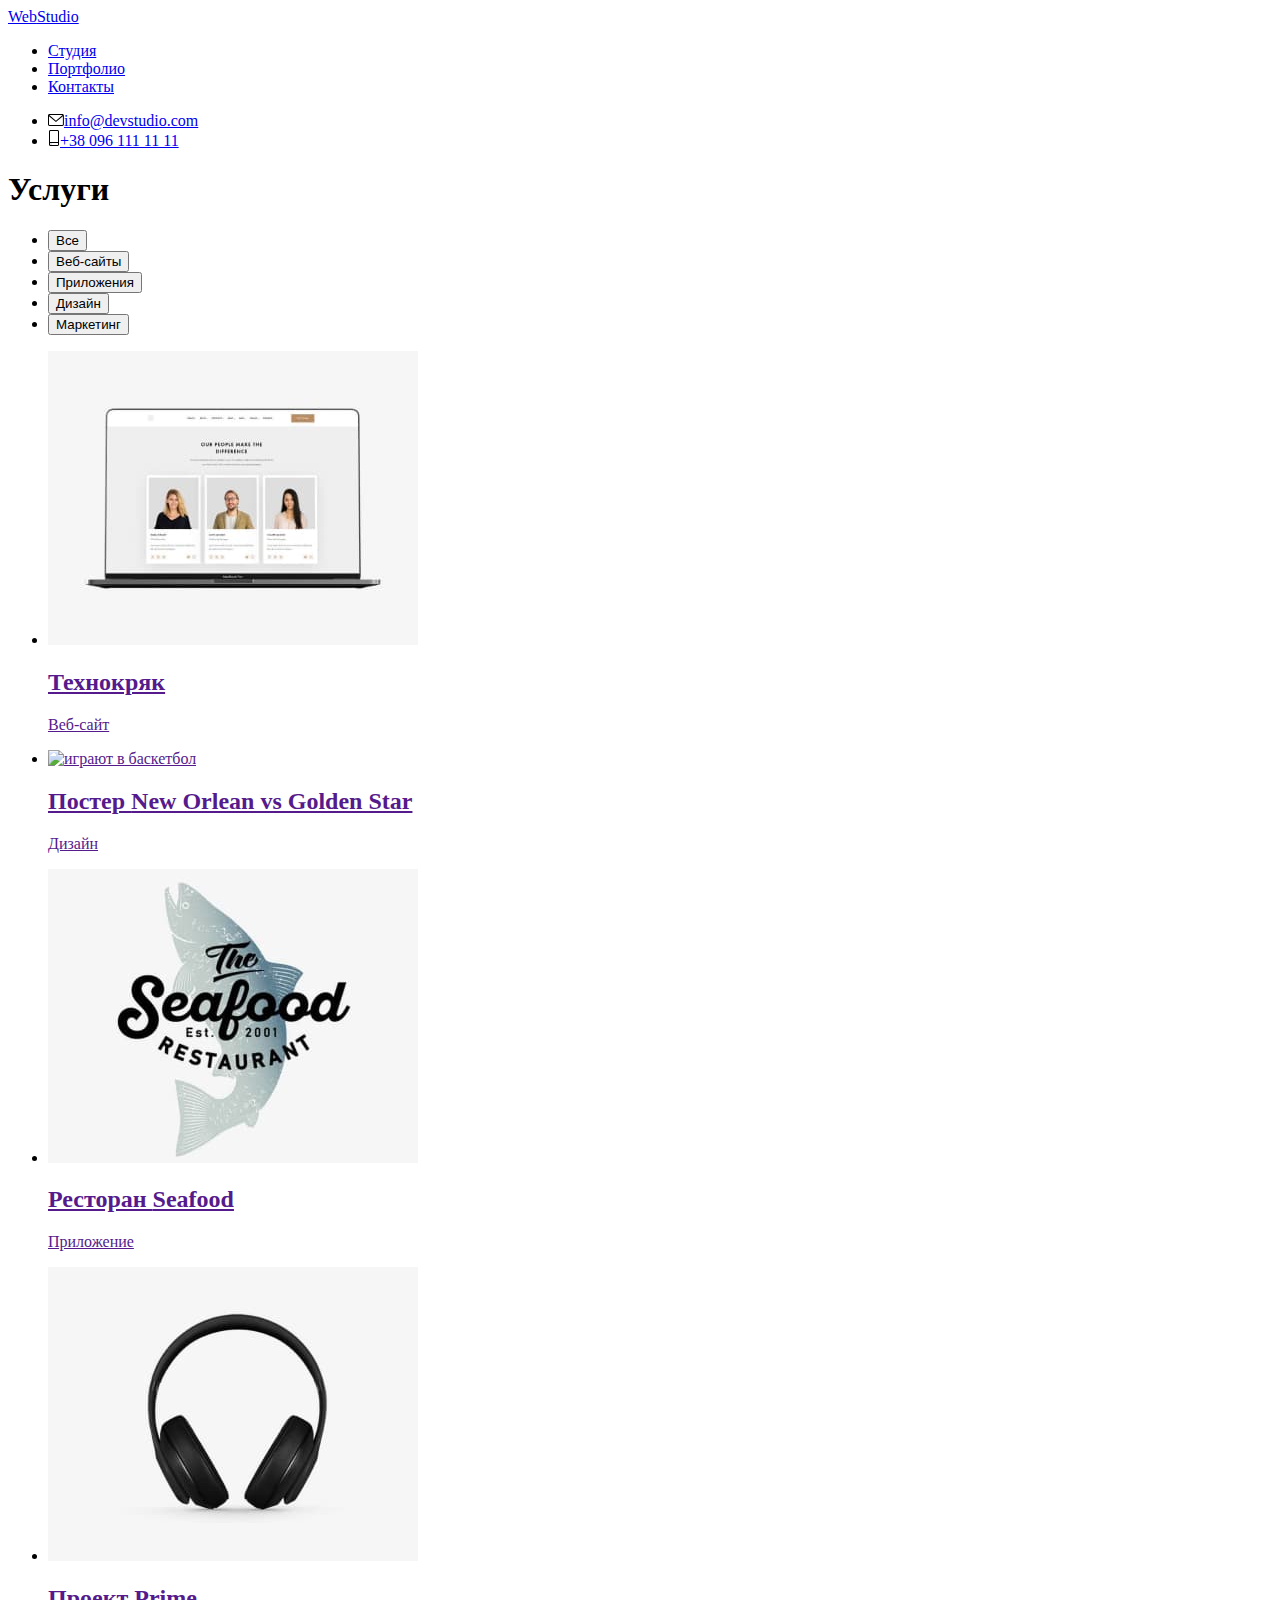
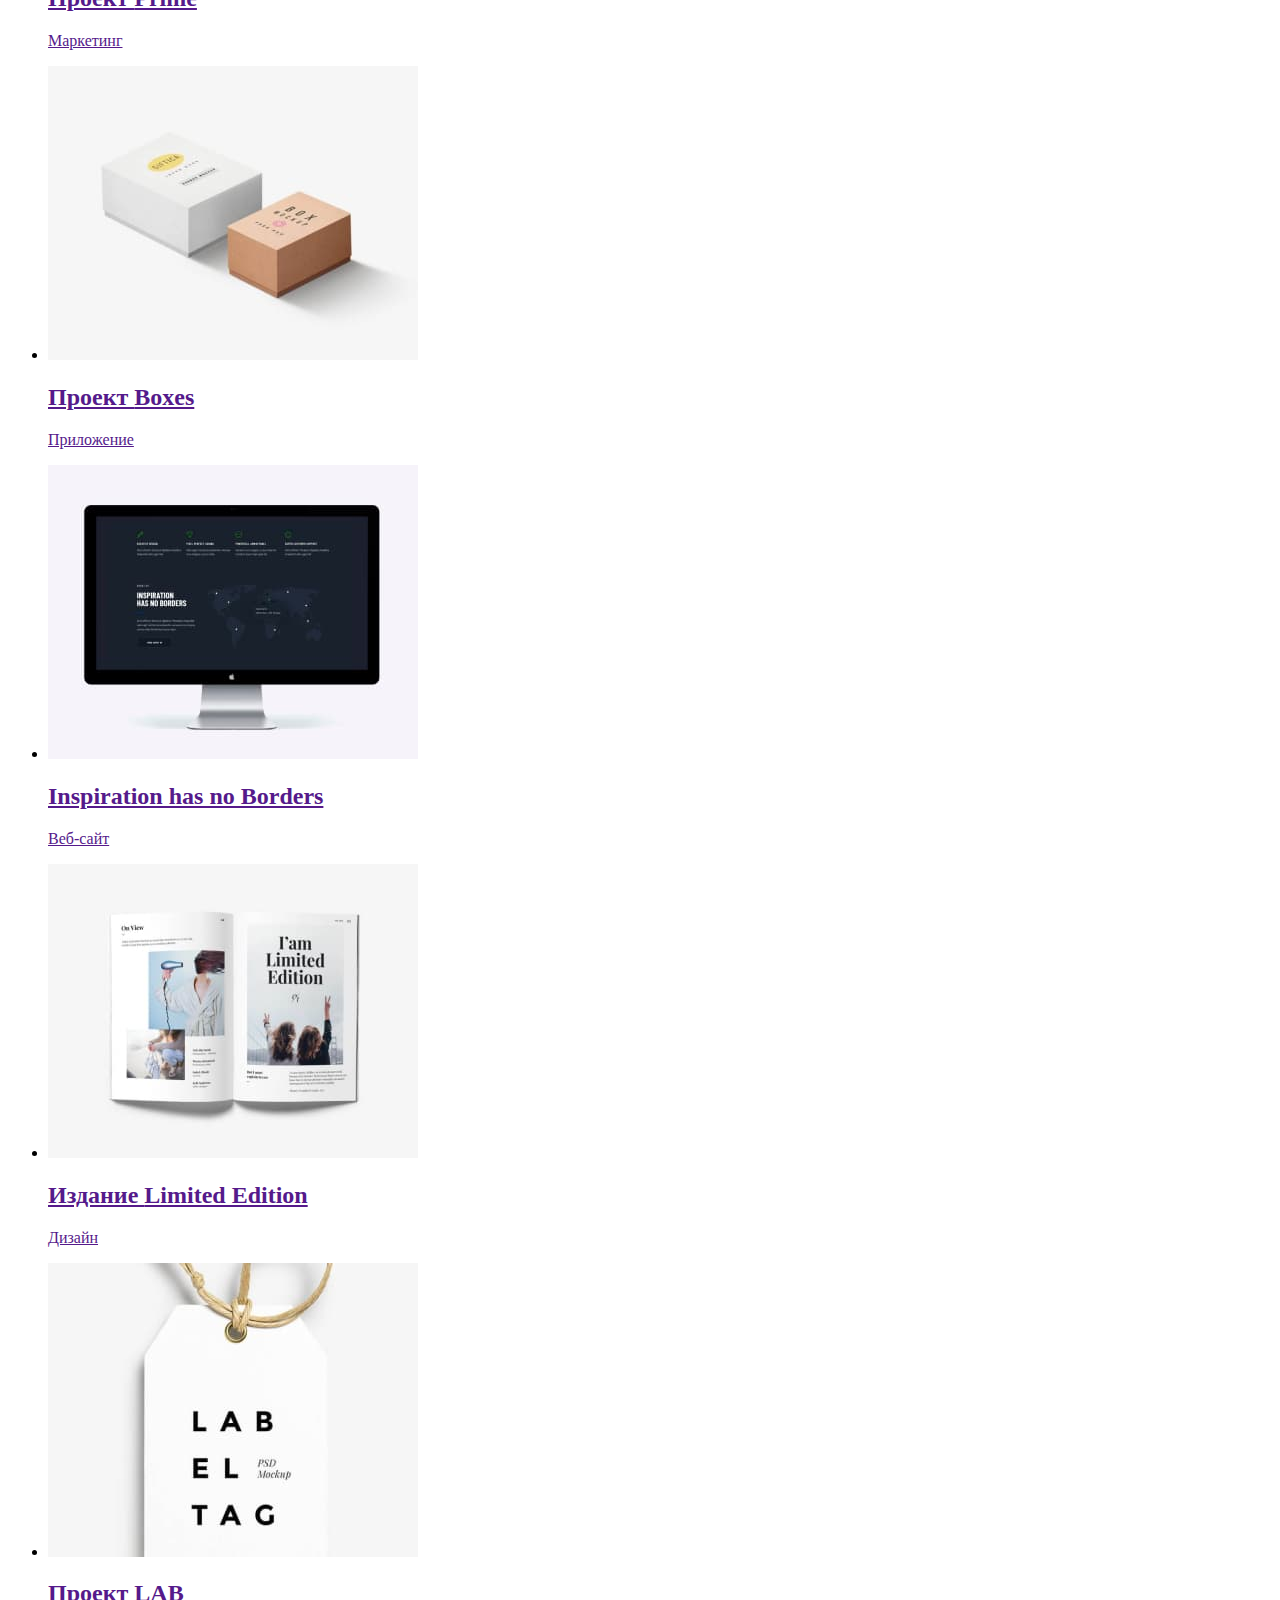
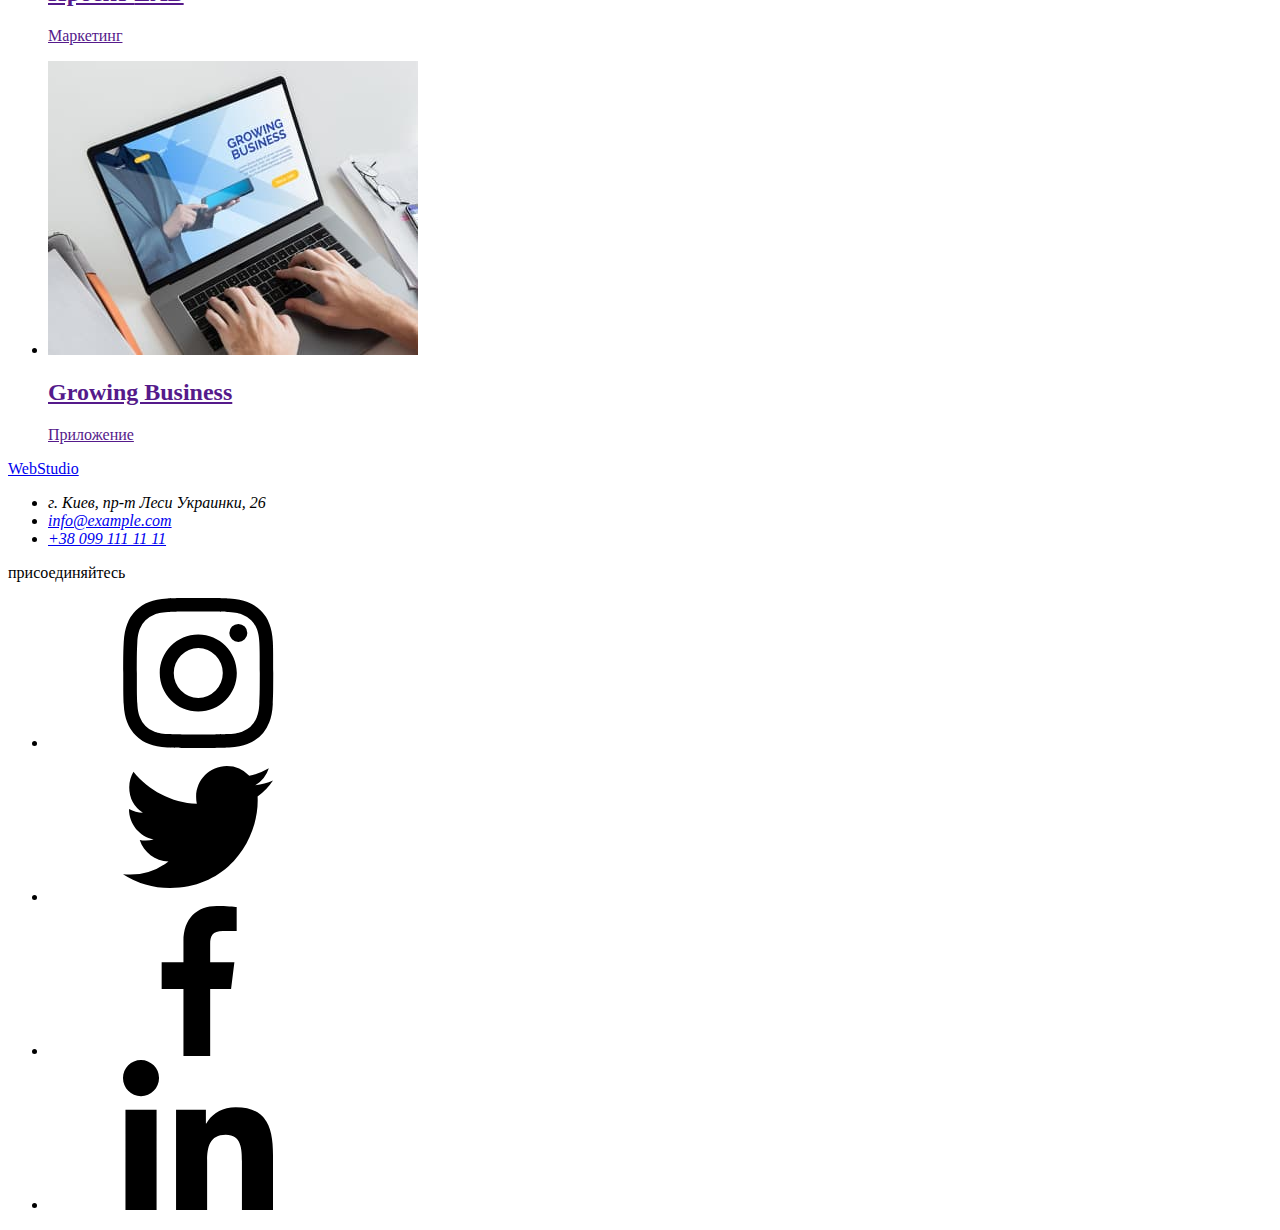
==== portfolio.html @ ebb2817a "Create portfolio.html" ====
<!DOCTYPE html>
<html lang="ru">
<head>
    <meta charset="UTF-8">
    <meta http-equiv="X-UA-Compatible" content="IE=edge">
    <meta name="viewport" content="width=device-width, initial-scale=1.0">
    <link rel="stylesheet" href="https://cdnjs.cloudflare.com/ajax/libs/modern-normalize/1.1.0/modern-normalize.min.css" integrity="sha512-wpPYUAdjBVSE4KJnH1VR1HeZfpl1ub8YT/NKx4PuQ5NmX2tKuGu6U/JRp5y+Y8XG2tV+wKQpNHVUX03MfMFn9Q==" crossorigin="anonymous" referrerpolicy="no-referrer" />
    <link rel="stylesheet" href="./css/styles.css">
    <link rel="preconnect" href="https://fonts.googleapis.com">
    <link rel="preconnect" href="https://fonts.gstatic.com">
    <link href="https://fonts.googleapis.com/css2?family=Raleway:wght@700&family=Roboto:wght@400;500;700;900&display=swap" rel="stylesheet">
    <title>Партфолио</title>
</head>
<body>
    <!--  Шапка !--> 
    <header class="header">
        <div class="container container-header">
        <a class="link-logo" href="#"><span class="text-web">Web</span>Studio</a>
        <nav class="header-navigation">
            <ul class="header-list-nav">
                <li class="header-item" ><a class="header-link " href="./index.html">Студия</a></li>
                <li class="header-item"><a class="header-link aclive-page current" href="./portfolio.html">Портфолио</a></li>
                <li class="header-item"><a class="header-link" href="#">Контакты</a></li>
            </ul>

        </nav> 
        <ul class="header-list-adress">
            <li class="header-item-adress">
                <a class="header-link-mail connection" href="mailto:info@devstudio.com"><svg class="header-link-icom-mail" width="16" height="12"><use href="images/icons/symbol .svg#icon-envelope"></use></svg>info@devstudio.com</a>
            </li>
            <li class="header-item-adress">
                <a class="header-link-tel connection" href="tel:+380961111111"><svg class="header-link-icon-tel" width="12" height="16"><use href="images/icons/symbol .svg#icon-smartphone"></use></svg>+38 096 111 11 11</a>
            </li>
        </ul>
    </div>
</header>
<!-- Герой -->
<main>
    <section class="services">
        <div class="container">
    <h1 class="visually-hidden">Услуги</h1>
    <ul class="services-list">
        <li class="secvices-item"><button type="button" class="services-btn karen-btn">Все</button></li>
        <li class="secvices-item"><button type="button" class="services-btn">Веб-сайты</button></li>
        <li class="secvices-item"><button type="button" class="services-btn">Приложения</button></li>
        <li class="secvices-item"><button type="button" class="services-btn">Дизайн</button></li>
        <li class="secvices-item"><button type="button" class="services-btn">Маркетинг</button></li>
    </ul>
    <ul class="services-cards">
    <li class="services-cards-item">
        <a href="" class="services-link">
<img class="services-img" src="./dz-2.img/crack.jpg" alt="сайт в ноуте" width="370">
<div class="poster-text">
    <h2 class="services-title">Технокряк</h2>
<p class="services-text">Веб-сайт</p>   
</div>         
</li>
        <li class="services-cards-item">
        <a href="" class="services-link">
<img class="services-img" src="./dz-2.img/basketball.jpg" alt="играют в баскетбол" width="370">
<div class="poster-text"><h2 class="services-title">Постер <span lang="en">New Orlean vs Golden Star</span></h2>
    <p class="services-text">Дизайн</p>
</div>
</a>
        </li>
        <li class="services-cards-item">
            <a href="" class="services-link">
<img class="services-img" src="./dz-2.img/fish.jpg" alt="рыба" width="370">
<div class="poster-text">
    <h2 class="services-title">Ресторан <span lang="en">Seafood</span></h2>
<p class="services-text">Приложение</p>
</div>
</a>
        </li>
        <li class="services-cards-item">
            <a href="" class="services-link">
<img class="services-img" src="./dz-2.img/headphones.jpg" alt="наушники" width="370">
<div class="poster-text">
    <h2 class="services-title">Проект <span lang="en">Prime</span></h2>
<p class="services-text">Маркетинг</p>
</div>
</a>
        </li>
        <li class="services-cards-item">
            <a href="" class="services-link">
<img class="services-img" src="./dz-2.img/boxes.jpg" alt="коробки" width="370">
<div class="poster-text">
    <h2 class="services-title">Проект <span lang="en">Boxes</span></h2>
<p class="services-text">Приложение</p>
</div>
</a>
        </li>
        <li class="services-cards-item">
            <a href="" class="services-link">
<img class="services-img" src="./dz-2.img/monitor.jpg" alt="монитор" width="370">
<div class="poster-text">
    <h2 class="services-title"><span lang="en">Inspiration has no Borders</span></h2>
<p class="services-text">Веб-сайт</p>
</div>
</a>
        </li>
        <li class="services-cards-item">
            <a href="" class="services-link">
<img class="services-img" src="./dz-2.img/book.jpg" alt="книга" width="370">
<div class="poster-text">
    <h2 class="services-title">Издание <span lang="en">Limited Edition</span></h2>
<p class="services-text">Дизайн</p>
</div>
</a>
        </li>
        <li class="services-cards-item">
            <a href="" class="services-link">
<img class="services-img" src="./dz-2.img/tag.jpg" alt="бирка" width="370">
<div class="poster-text">
    <h2 class="services-title">Проект <span lang="en">LAB</span></h2>
<p class="services-text">Маркетинг</p>
</div>
</a>
        </li>
        <li class="services-cards-item">
            <a href="" class="services-link">
<img class="services-img" src="./dz-2.img/notebook.jpg" alt="ноутбук" width="370">
<div class="poster-text">
<h2 class="services-title" lang="en">Growing Business</h2>
<p class="services-text">Приложение</p>
</div>
</a>
        </li>
    </ul> 
    </div>
    </section>  
</main>
<!-- Подвал -->
<footer class="footer">
    <div class="container footer-cont">
        <div class="footer-adress-cont cont">
        <a class="link-logo" href="#"><span class="text-web">Web</span>Studio</a>
    <address class="footer-adress">
        <ul class="footer-list">
            <li class="footer-item-adress connection" >г. Киев, пр-т Леси Украинки, 26</li>
            <li class="footer-item"><a class="footer-link-tel connection" href="mailto:info@example.com">info@example.com</a></li>
            <li class="footer-item"><a class="footer-link-mail connection" href="tel:+380991111111">+38 099 111 11 11</a></li>
        </ul>
    </address> 
</div>
    <div class="footer-social cont">
        <p class="footer-text">присоединяйтесь</p>
        <ul class="footer-social-list">
            <li class="footer-social-item"><a class="footer-social-link" href="https://www.instagram.com/"><svg class="footer-icon"><use href="images/icons/symbol .svg#icon-instagram-2"></use></svg></a></li>
            <li class="footer-social-item"><a class="footer-social-link" href="https://twitter.com/"><svg class="footer-icon"><use href="images/icons/symbol .svg#icon-twitter-1"></use></svg></a></li>
            <li class="footer-social-item"><a class="footer-social-link" href="https://www.facebook.com/"><svg class="footer-icon"><use href="images/icons/symbol .svg#icon-facebook-1"></use></svg></a></li>
            <li class="footer-social-item"><a class="footer-social-link" href="https://www.linkedin.com/"><svg class="footer-icon"><use href="images/icons/symbol .svg#icon-linkedin-1"></use></svg></a></li>
        </ul>
    </div>
</div>
</footer>
<script src="./js/modal.js"></script>
</body>
</html>
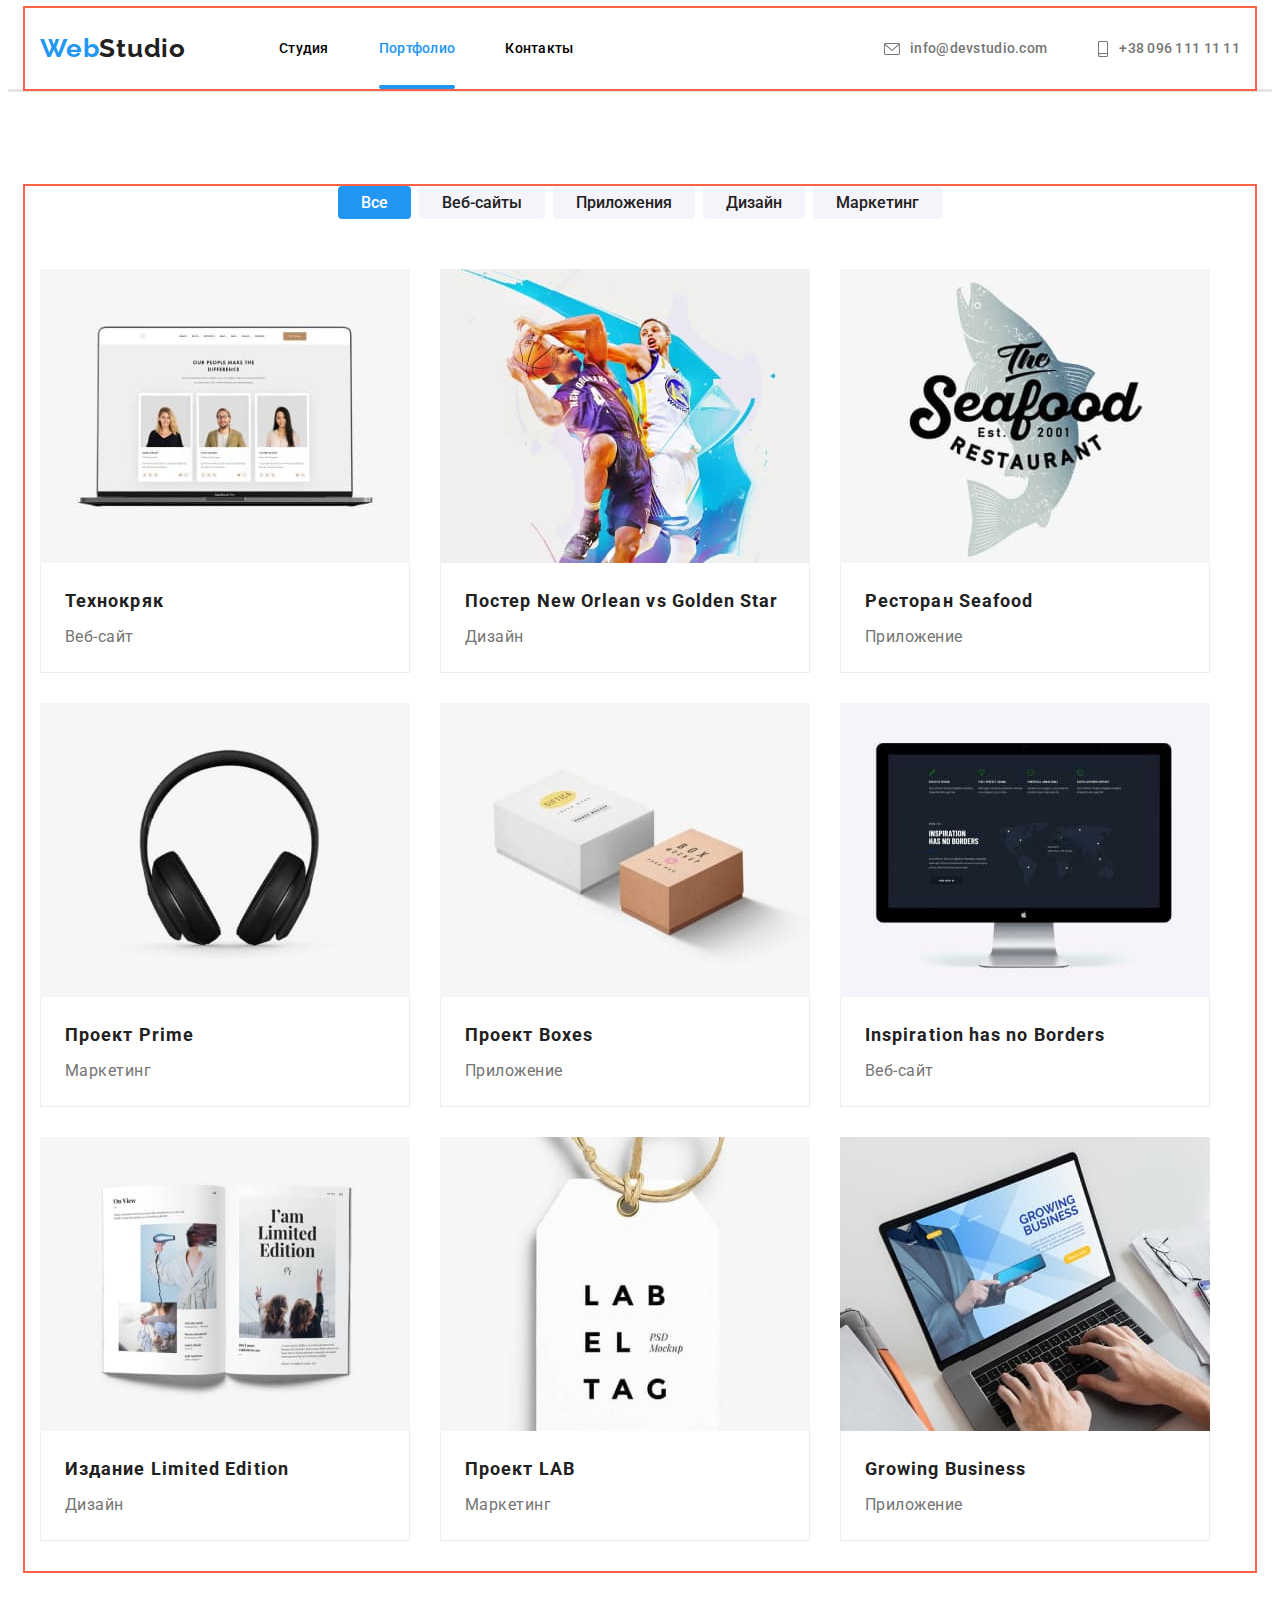
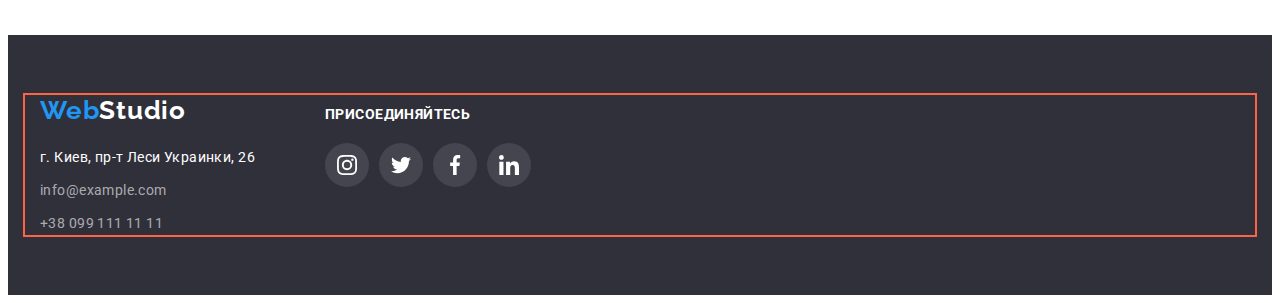
==== commit 1fbc2657: "Update portfolio.html" ====
--- a/portfolio.html
+++ b/portfolio.html
@@ -49,7 +49,12 @@
     <ul class="services-cards">
     <li class="services-cards-item">
         <a href="" class="services-link">
+            <div class="services-animation">
 <img class="services-img" src="./dz-2.img/crack.jpg" alt="сайт в ноуте" width="370">
+<div class="services-bgr">
+<p class="services-animation-text">Технокряк это современная площадка распространения коронавируса. Компании используют эту платформу для цифрового шпионажа и атак на защищённые сервера конкурентов.</p>
+</div>
+</div>
 <div class="poster-text">
     <h2 class="services-title">Технокряк</h2>
 <p class="services-text">Веб-сайт</p>   
@@ -57,7 +62,12 @@
 </li>
         <li class="services-cards-item">
         <a href="" class="services-link">
+            <div class="services-animation">
 <img class="services-img" src="./dz-2.img/basketball.jpg" alt="играют в баскетбол" width="370">
+<div class="services-bgr">
+    <p class="services-animation-text">Технокряк это современная площадка распространения коронавируса. Компании используют эту платформу для цифрового шпионажа и атак на защищённые сервера конкурентов.</p>
+    </div>
+    </div>
 <div class="poster-text"><h2 class="services-title">Постер <span lang="en">New Orlean vs Golden Star</span></h2>
     <p class="services-text">Дизайн</p>
 </div>
@@ -65,7 +75,12 @@
         </li>
         <li class="services-cards-item">
             <a href="" class="services-link">
+                <div class="services-animation">
 <img class="services-img" src="./dz-2.img/fish.jpg" alt="рыба" width="370">
+<div class="services-bgr">
+    <p class="services-animation-text">Технокряк это современная площадка распространения коронавируса. Компании используют эту платформу для цифрового шпионажа и атак на защищённые сервера конкурентов.</p>
+    </div>
+    </div>
 <div class="poster-text">
     <h2 class="services-title">Ресторан <span lang="en">Seafood</span></h2>
 <p class="services-text">Приложение</p>
@@ -74,7 +89,12 @@
         </li>
         <li class="services-cards-item">
             <a href="" class="services-link">
+                <div class="services-animation">
 <img class="services-img" src="./dz-2.img/headphones.jpg" alt="наушники" width="370">
+<div class="services-bgr">
+    <p class="services-animation-text">Технокряк это современная площадка распространения коронавируса. Компании используют эту платформу для цифрового шпионажа и атак на защищённые сервера конкурентов.</p>
+    </div>
+    </div>
 <div class="poster-text">
     <h2 class="services-title">Проект <span lang="en">Prime</span></h2>
 <p class="services-text">Маркетинг</p>
@@ -83,7 +103,12 @@
         </li>
         <li class="services-cards-item">
             <a href="" class="services-link">
+                <div class="services-animation">
 <img class="services-img" src="./dz-2.img/boxes.jpg" alt="коробки" width="370">
+<div class="services-bgr">
+    <p class="services-animation-text">Технокряк это современная площадка распространения коронавируса. Компании используют эту платформу для цифрового шпионажа и атак на защищённые сервера конкурентов.</p>
+    </div>
+    </div>
 <div class="poster-text">
     <h2 class="services-title">Проект <span lang="en">Boxes</span></h2>
 <p class="services-text">Приложение</p>
@@ -92,7 +117,12 @@
         </li>
         <li class="services-cards-item">
             <a href="" class="services-link">
+                <div class="services-animation">
 <img class="services-img" src="./dz-2.img/monitor.jpg" alt="монитор" width="370">
+<div class="services-bgr">
+    <p class="services-animation-text">Технокряк это современная площадка распространения коронавируса. Компании используют эту платформу для цифрового шпионажа и атак на защищённые сервера конкурентов.</p>
+    </div>
+    </div>
 <div class="poster-text">
     <h2 class="services-title"><span lang="en">Inspiration has no Borders</span></h2>
 <p class="services-text">Веб-сайт</p>
@@ -101,7 +131,12 @@
         </li>
         <li class="services-cards-item">
             <a href="" class="services-link">
+                <div class="services-animation">
 <img class="services-img" src="./dz-2.img/book.jpg" alt="книга" width="370">
+<div class="services-bgr">
+    <p class="services-animation-text">Технокряк это современная площадка распространения коронавируса. Компании используют эту платформу для цифрового шпионажа и атак на защищённые сервера конкурентов.</p>
+    </div>
+    </div>
 <div class="poster-text">
     <h2 class="services-title">Издание <span lang="en">Limited Edition</span></h2>
 <p class="services-text">Дизайн</p>
@@ -110,7 +145,12 @@
         </li>
         <li class="services-cards-item">
             <a href="" class="services-link">
+                <div class="services-animation">
 <img class="services-img" src="./dz-2.img/tag.jpg" alt="бирка" width="370">
+<div class="services-bgr">
+    <p class="services-animation-text">Технокряк это современная площадка распространения коронавируса. Компании используют эту платформу для цифрового шпионажа и атак на защищённые сервера конкурентов.</p>
+    </div>
+    </div>
 <div class="poster-text">
     <h2 class="services-title">Проект <span lang="en">LAB</span></h2>
 <p class="services-text">Маркетинг</p>
@@ -119,7 +159,12 @@
         </li>
         <li class="services-cards-item">
             <a href="" class="services-link">
+                <div class="services-animation">
 <img class="services-img" src="./dz-2.img/notebook.jpg" alt="ноутбук" width="370">
+<div class="services-bgr">
+    <p class="services-animation-text">Технокряк это современная площадка распространения коронавируса. Компании используют эту платформу для цифрового шпионажа и атак на защищённые сервера конкурентов.</p>
+    </div>
+    </div>
 <div class="poster-text">
 <h2 class="services-title" lang="en">Growing Business</h2>
 <p class="services-text">Приложение</p>
--- a/css/styles.css
+++ b/css/styles.css
@@ -0,0 +1,830 @@
+:root {
+    --brand-blue: #2196F3;
+    --brand-black: #212121;
+    --brand-white: #ffffff;
+    --brand-fon: #2F303A;
+    --brand-grey:#757575;
+    --brand-black-studio: #000000;
+    --brand-background: #E5E5E5;
+    --brand-background-team: #F5F4FA;
+    --brand-link-svg:#AFB1B8;
+    --brand-btn:#188CE8;
+    --brand-border:#EEEEEE;
+    --brand-transition:250ms cubic-bezier(0.4, 0, 0.2, 1);
+    
+}
+ /* СТУДИЯ 1 */
+body {
+color: var(--brand-black);
+font-family: 'Roboto', sans-serif;
+font-size: 14px;
+color: #E5E5E5;
+}
+.container{
+    
+    width: 1200px;
+    margin:0 auto;
+    padding: 0 15px;
+    outline: 2px solid tomato;
+    
+    
+    
+}
+h1,h2,h3,h4,h5,h6{
+    margin: 0 auto;
+    
+}
+p{
+    margin: 0 auto;
+    
+}
+ul{
+    list-style: none;
+    margin: 0;
+    padding: 0;
+}
+img{
+        display: block;
+        max-width: 100%;
+        height: auto;
+        
+}
+
+
+
+
+
+/* header  */
+
+     /*   ВАРИАНТ 2 */
+.header{
+    background-color: var(--brand-white);
+    border-bottom-style: solid;
+    
+}
+
+.container-header{
+    display: flex;
+    align-items: center;
+}
+
+
+
+
+    .link-logo{
+text-decoration: none;
+color: var(--brand-black);
+font-family: Raleway;
+font-weight: 700;
+font-size: 26px;
+line-height: 1.2;
+letter-spacing: 0.03em;
+
+}
+.header .link-logo {
+    display: inline-block;
+    padding-top: 25px;
+    padding-bottom: 25px;
+}
+
+.text-web {
+    color: var(--brand-blue)
+}
+.link-logo:hover, .link-logo:focus{
+    color: var(--brand-blue);
+}
+.link-logo:active{
+    color: var(--brand-blue);
+}
+
+
+a{
+    text-decoration: none;
+}
+
+.header-list-nav, .header-list-adress{
+    
+    font-weight: 500;
+    font-size: 14px;
+    line-height: 1.14;
+    letter-spacing: 0.02em;
+    color: var(--brand-black);
+    
+}
+.header-list-nav{
+    display: flex;
+    margin-left: 93px;
+    
+}
+.header-list-adress{
+    display: flex;
+    margin-left: auto;
+}
+.header-item:not(:last-child){
+    margin-right: 50px;
+    
+}
+
+
+.header-link{
+    display: block;
+    padding-top: 32px;
+    padding-bottom: 32px;
+    color: var(--brand-black-studio);
+    transition: color 250ms cubic-bezier(0.4, 0, 0.2, 1);
+    
+}
+.current{
+    position: relative;
+}
+.current::after{
+    content: '';
+    position: absolute;
+    width: 100%;
+    height: 4px;
+    left: 0;
+    bottom: 0;
+    border-radius: 2px;
+    background-color: var(--brand-blue);
+    display: block;
+
+    
+}
+.header-link:hover, .header-link:focus {
+    color: var(--brand-blue);
+}
+.header-item-adress + .header-item-adress{
+    margin-left: 50px;
+}
+.header-link-mail, .header-link-tel{
+    display:flex;
+    padding-top: 32px;
+    padding-bottom: 32px;
+    color: var(--brand-grey);
+    align-items: center;
+
+}
+.header-link-icom-mail, .header-link-icon-tel{
+    margin-right: 10px;
+    fill: currentColor;
+}
+.header-link-mail:hover{
+    fill: var(--brand-blue);
+}
+.header-link-icon-tel:hover{
+    fill: var(--brand-blue);
+}
+.connection{
+    transition: color 250ms cubic-bezier(0.4, 0, 0.2, 1);
+}
+.connection:hover, .connection:focus{
+    color: var(--brand-blue);
+    
+}
+.aclive-page{
+    color: var(--brand-blue);
+}
+
+
+
+/*////////////////////// основная часть //////////////////*/
+/*///////////////////////// hero //////////////////////// */
+.hero{
+    margin: 0 auto;
+    padding-top: 200px;
+    padding-bottom: 200px;
+    background-color: var(--brand-fon);
+    text-align: center;
+    
+}
+.overlane{
+    
+    background-image: linear-gradient(to right, rgba(47, 48, 58, 0.4), rgba(47, 48, 58, 0.4)), 
+    url("../images/backgraund/ImgBg.jpg");
+    width: 1600px;
+    min-height: 600px;
+    margin-left: auto;
+    margin-right: auto;
+    background-repeat: no-repeat;
+    background-size: cover;
+    background-position: center;
+
+}
+.hero-title {
+font-weight: 900;
+font-size: 44px;
+line-height: 1.4;
+letter-spacing: 0.06em;
+text-transform: uppercase;
+color: var(--brand-white);
+margin-bottom: 30px;
+width: 696px;
+}
+.hero-btn {
+background-color: var(--brand-blue);
+font-weight: 700;
+font-size: 16px;
+line-height: 1.87;
+cursor:pointer;
+font-family: inherit;
+box-shadow: 0px 4px 4px rgba(0, 0, 0, 0.15);
+border-radius: 4px;
+color: var(--brand-white);
+min-width: 200px;
+border:1px solid transparent;
+
+
+padding: 10px 32px;
+
+transition: background-color 250ms cubic-bezier(0.4, 0, 0.2, 1);
+}
+.hero-btn:hover, .hero-btn:focus{
+    background-color:var(--brand-btn);
+}
+.hero-btn:active{
+    background-color:var(--brand-btn);
+}
+
+/* ////////////////////////MODAL //////////////////// */
+
+.backdrop{
+    position: fixed;
+    top: 0;
+    left: 0;
+    width: 100%;
+    height: 100%;
+    
+    background: rgba(0, 0, 0, 0.2);
+
+    opacity: 1;
+    transition: opacity 250ms cubic-bezier(0.4, 0, 0.2, 1);
+}
+.backdrop.is-hidden{
+    opacity:0;
+    pointer-events: none;
+    
+}
+.backdrop.is-hidden .modal{
+    transform: translate(-50%, -50%) scale(1.7) ;
+    
+}
+.modal{
+    position: absolute;
+    min-width: 528px;
+    min-height: 581px;
+
+    top: 50%;
+    left: 50%;
+    
+
+    background: var(--brand-white);
+    box-shadow: 0px 1px 3px rgba(0, 0, 0, 0.12), 0px 1px 1px rgba(0, 0, 0, 0.14), 0px 2px 1px rgba(0, 0, 0, 0.2);
+    border-radius: 4px;
+    
+    transform: translate(-50%, -50%) scale(0.9);
+    transition: transform 250ms cubic-bezier(0.4, 0, 0.2, 1);
+}
+.modal-close{
+    position: absolute;
+    top: 8px;
+    right: 8px;
+}
+.modal-button{
+top:8px;
+right:8px;
+width: 30px;
+height: 30px;
+border-radius: 50%;
+background:var(--brand-white);
+border: 1px solid rgba(0, 0, 0, 0.1);
+background-color: var(--brand-white);
+display: flex;
+justify-content: center;
+align-items: center;
+cursor: pointer;
+}
+.modal-button:hover, .modal-button:focus{
+    fill: var(--brand-blue);
+}
+
+
+
+
+
+/* ////////////////////special /////////////////////////*/
+.special{
+    display: flex;
+    padding-top: 94px;
+    padding-bottom: 94px;
+    
+}
+.visually-hidden {
+    position: absolute;
+    white-space: nowrap;
+    width: 1px;
+    height: 1px;
+    overflow: hidden;
+    border: 0;
+    padding: 0;
+    clip: rect(0 0 0 0);
+    clip-path: inset(50%);
+    margin: -1px;
+  }
+.special-cont-svg{
+   width: 270px;
+   height: 120px;
+   background-color: var(--brand-background-team);
+   display: flex;
+   justify-content: center;
+   align-items: center;
+   border-radius: 4px;
+   margin-bottom: 30px;
+}
+.special-svg{
+    width: 70px;
+    height: 70px;
+}
+
+
+.title{
+font-weight: 700;
+text-align: center;
+font-size: 36px;
+line-height: 1.6;
+letter-spacing: 0.03em;
+color: var(--brand-black);
+}
+.special-list{
+    display: flex;
+    margin-right: -30px;
+    
+}
+.special-item{
+    width: 270px; 
+    margin-right: 30px;
+    
+}
+/*//////////////// BEFORE ОСОБЕННОСТИ //////////////// */
+
+/*/////////////////// END //////////////////// */
+.special-feature{
+font-weight: 700;
+font-size: 14px;
+line-height: 16px;
+letter-spacing: 0.03em;
+text-transform: uppercase;
+color: var(--brand-black);
+margin-bottom: 10px;
+
+}
+.special-text{
+
+font-size: 14px;
+line-height: 1.7;
+letter-spacing: 0.03em;
+color: var(--brand-grey);
+}
+/* ////////////////////////work ////////////////////*/
+.work{
+    display: flex;
+    padding-bottom: 94px;
+    
+    
+    
+}
+.work-title{
+    margin-bottom: 50px;
+}
+.work-list{
+    display: flex;
+    margin-right: -30px;
+    
+}
+.work-item {
+    margin-right: 30px;
+}
+.work-thumb{
+    position: relative;
+}
+.work-thumb-text{
+    position: absolute;
+    bottom: 0;
+    left: 0;
+    width: 100%;
+    height: 70px;
+
+    display: flex;
+    justify-content: center;
+    align-items: center;
+
+    background-color: #000000;
+    background: rgba(47, 48, 58, 0.8);
+}
+.work-title-description{
+font-style: normal;
+font-weight: 700;
+font-size: 14px;
+line-height: 1.14;
+
+letter-spacing: 0.03em;
+text-transform: uppercase;
+color: var(--brand-white);
+
+}
+/* .work-list{
+    display: flex;
+    
+}
+/* .work-item:not(:last-child){
+    margin-right: 30px;
+} */ 
+
+/* ////////////////////////team ///////////////////////// */
+.team{
+    background-color: var(--brand-background-team);
+    padding-top: 94px;
+    padding-bottom: 94px;
+}
+.team-title{
+    margin-bottom: 50px;
+}
+.team-list{
+    display: flex;
+    margin-right: -30px;
+}
+.team-item{
+margin-right: 30px;
+background: var(--brand-white);
+box-shadow: 0px 1px 3px rgba(0, 0, 0, 0.12), 0px 1px 1px rgba(0, 0, 0, 0.14), 0px 2px 1px rgba(0, 0, 0, 0.2);
+border-radius: 0px 0px 4px 4px;
+
+}
+.team-list-svg{
+    display: flex;
+}
+.team-item-svg + .team-item-svg{
+    margin-left: 10px;
+}
+.team-svg{
+    width: 20px;
+    height: 20px;
+    
+    
+}
+.team-link-svg{
+    display: flex;
+    width: 44px;
+    height: 44px;
+    justify-content: center;
+    align-items: center;
+    fill: var(--brand-link-svg);
+    cursor: pointer;
+    border-radius: 50%;
+    transition: background-color 250ms cubic-bezier(0.4, 0, 0.2, 1);
+}
+.team-link-svg:hover, .team-link-svg:focus{
+background-color: var(--brand-blue);
+
+fill: var(--brand-white);
+
+}
+
+
+
+.team-poster{
+text-align: center;
+padding: 30px 32px 30px 32px;
+
+}
+
+
+
+.team-title-men{
+font-weight: 500;
+font-size: 16px;
+line-height: 1.2;
+letter-spacing: 0.03em;
+color: #212121;
+margin-bottom: 10px;
+}
+.team-class{
+    font-size: 16px;
+line-height: 1.2;
+letter-spacing: 0.03em;
+color: var(--brand-grey);
+margin-bottom: 16px;
+}
+
+/* .////////////////////////client//////////////// */
+.client{
+    padding-top: 94px;
+    padding-bottom: 94px;
+}
+.client-title{
+    margin-bottom: 50px;
+}
+
+.client-list{
+    display: flex;
+    margin-left: -30px;
+    
+}
+.client-item {
+    margin-left: 30px;
+    width: 170px;
+    height: 92px;
+    cursor: pointer;
+    
+    
+}
+.client-link{
+    display: block;
+    width: 170px;
+    height: 92px;
+    border: 1px solid var(--brand-link-svg);
+    border-radius: 4px;
+    display: flex;
+    justify-content: center;
+    align-items: center;
+    fill: var(--brand-link-svg);
+    
+    }
+    .client-item-svg{
+        transition: fill 250ms cubic-bezier(0.4, 0, 0.2, 1);
+    }
+    
+    .client-link:hover, .client-link:focus{
+        border: 1px solid var(--brand-blue);
+        fill: var(--brand-blue);
+        
+        
+    }
+    
+.client-item-svg{
+    width: 106px;
+    height: 60px; 
+}
+
+
+
+/*  footer*/
+
+footer{
+    background-color: var(--brand-fon);
+    padding-top: 60px;
+    padding-bottom: 60px;
+    
+}
+.footer .link-logo{
+    display: block;
+    margin-bottom: 0;
+    margin-left: auto;
+    color: var(--brand-white);
+}
+.link-logo{
+    transition: color 250ms cubic-bezier(0.4, 0, 0.2, 1);
+}
+
+.link-logo:hover, .link-logo:focus{
+    color: var(--brand-blue);
+}
+.link-logo:active{
+    color:var(--brand-blue);
+}
+
+.footer-adress{
+    color: var(--brand-white);
+    cursor: pointer;
+}
+
+.footer-item-adress{
+ font-size: 14px;
+ font-style: normal;
+line-height: 1.71;
+letter-spacing: 0.03em;
+color: var(--brand-white);
+margin-bottom: 9px;
+}
+.footer-item{
+    font-style: normal;
+    
+}
+.footer-item:not(:last-child){
+    margin-bottom: 9px;
+}
+.footer .link-logo{
+    margin-bottom: 20px;
+    
+}
+.footer-link-tel, .footer-link-mail{
+color: rgba(255, 255, 255, 0.6);
+font-size: 14px;
+line-height: 1.7;
+letter-spacing: 0.03em;
+}
+.footer-cont{
+    display: flex;
+    align-items: baseline;
+}
+
+
+
+.footer-social{
+margin-left: 70px;
+    
+}
+.footer-social-list{
+    display: flex;
+}
+.footer-social-item{
+cursor: pointer;
+    
+}
+.footer-social-item + .footer-social-item{
+    margin-left: 10px;
+}
+
+
+.footer-text{
+font-weight: 700;
+font-size: 14px;
+line-height: 1.14;
+letter-spacing: 0.03em;
+text-transform: uppercase;
+color: var(--brand-white);
+margin-bottom: 20px;
+
+}
+.footer-social-link{
+    display: flex;
+    justify-content: center;
+    width: 44px;
+    height: 44px;
+    fill: currentColor;
+    background-color: rgba(255, 255, 255, 0.1);
+    border-radius: 50%;
+    align-items: center;
+    color: var(--brand-white);
+    transition: background-color 250ms cubic-bezier(0.4, 0, 0.2, 1);
+}
+.footer-social-link:hover, .footer-social-link:focus {
+    background-color: var(--brand-blue);
+}
+.footer-icon{
+    width: 20px;
+    height: 20px;
+}
+/* ПОРТФОЛИО */
+
+/* MEIN */
+/*///////////////////// services///////////////////// */
+.services{
+    padding-top: 94px;
+    padding-bottom: 94px;
+    
+}
+.services-list{
+    display: flex;
+    justify-content: center;
+    font-weight: 500;
+    font-size: 16px;
+    line-height: 1.6;
+    letter-spacing: 0.03em; 
+}
+.secvices-item + .secvices-item{
+    margin-left: 8px;
+}
+
+.services-btn {
+font-family: Roboto;
+font-weight: 500;
+background-color: var(--brand-background-team);
+cursor: pointer;
+color: var(--brand-black);
+border-radius: 4px;
+font-size: inherit;
+border: 1px solid transparent;
+padding: 4px 22px;
+
+transition: background-color 250ms cubic-bezier(0.4, 0, 0.2, 1), color 250ms cubic-bezier(0.4, 0, 0.2, 1);;
+}
+.services-btn:hover, .services-btn:focus{
+    color:var(--brand-white);
+    background-color: var(--brand-blue);
+    box-shadow: 0px 3px 1px rgba(0, 0, 0, 0.1), 0px 1px 2px rgba(0, 0, 0, 0.08), 0px 2px 2px rgba(0, 0, 0, 0.12);
+}
+.services-btn:active{
+    color: var(--brand-white);
+}
+.services-btn{
+padding: 6px 22px;
+
+}
+.services-cards{
+    display: flex;
+    flex-wrap: wrap;
+    margin-right:-30px;
+    margin-bottom: -30px;
+    
+    
+}
+.services-cards-item:hover{
+    box-shadow: 0px 1px 1px rgba(0, 0, 0, 0.12), 0px 4px 4px rgba(0, 0, 0, 0.06), 1px 4px 6px rgba(0, 0, 0, 0.16);
+}
+.services-link{
+   display: block;
+}
+.services-link:hover, .services-link:focus{
+    box-shadow: 0px 1px 1px rgba(0, 0, 0, 0.12), 0px 4px 4px rgba(0, 0, 0, 0.06), 1px 4px 6px rgba(0, 0, 0, 0.16);
+}
+.services-cards-item{
+    margin-right:30px;
+    margin-bottom: 30px;
+    cursor: pointer;
+    
+}
+.karen-btn{
+    background-color: var(--brand-blue);
+    color: var(--brand-white);
+}
+.services-list{
+    margin-bottom: 50px;
+    
+}
+
+
+.services-title{
+    font-weight:700;
+    font-size: 18px;
+    line-height: 2;
+    letter-spacing: 0.06em;
+    color: var(--brand-black);
+    margin-bottom: 4px;
+}
+
+
+.services-text {
+    font-size: 16px;
+line-height: 1.8;
+letter-spacing: 0.03em;
+color: var(--brand-grey);
+}
+
+
+.poster-text{
+    border: 1px solid var(--brand-border);
+    padding:20px 24px;   
+    border-top: 0;
+    
+    
+    
+    
+}
+
+/* //////////////ANIMATION/////////// */
+
+.services-animation{
+    position: relative;
+    overflow: hidden;
+    
+    
+}
+.services-bgr{
+    position: absolute;
+    top: 0;
+    left: 0;
+    width: 100%;
+    height: 100%;
+    background-color: rgba(33, 150, 243, 0.9);
+    transform: translateY(100%);
+    transition: transform 250ms cubic-bezier(0.4, 0, 0.2, 1);
+;
+    
+}
+.services-animation:hover .services-bgr{
+    transform: translateY(0);
+}
+.services-animation:focus .services-bgr{
+    transform: translateY(0);
+}
+
+
+
+
+
+
+
+
+.services-animation-text{
+    
+    font-weight: 400;
+font-size: 18px;
+line-height: 1.56;
+letter-spacing: 0.03em;
+color: var(--brand-white);
+width: 322px;
+height: 168px;
+padding-top: 64px;
+padding-bottom: 64px;
+
+}
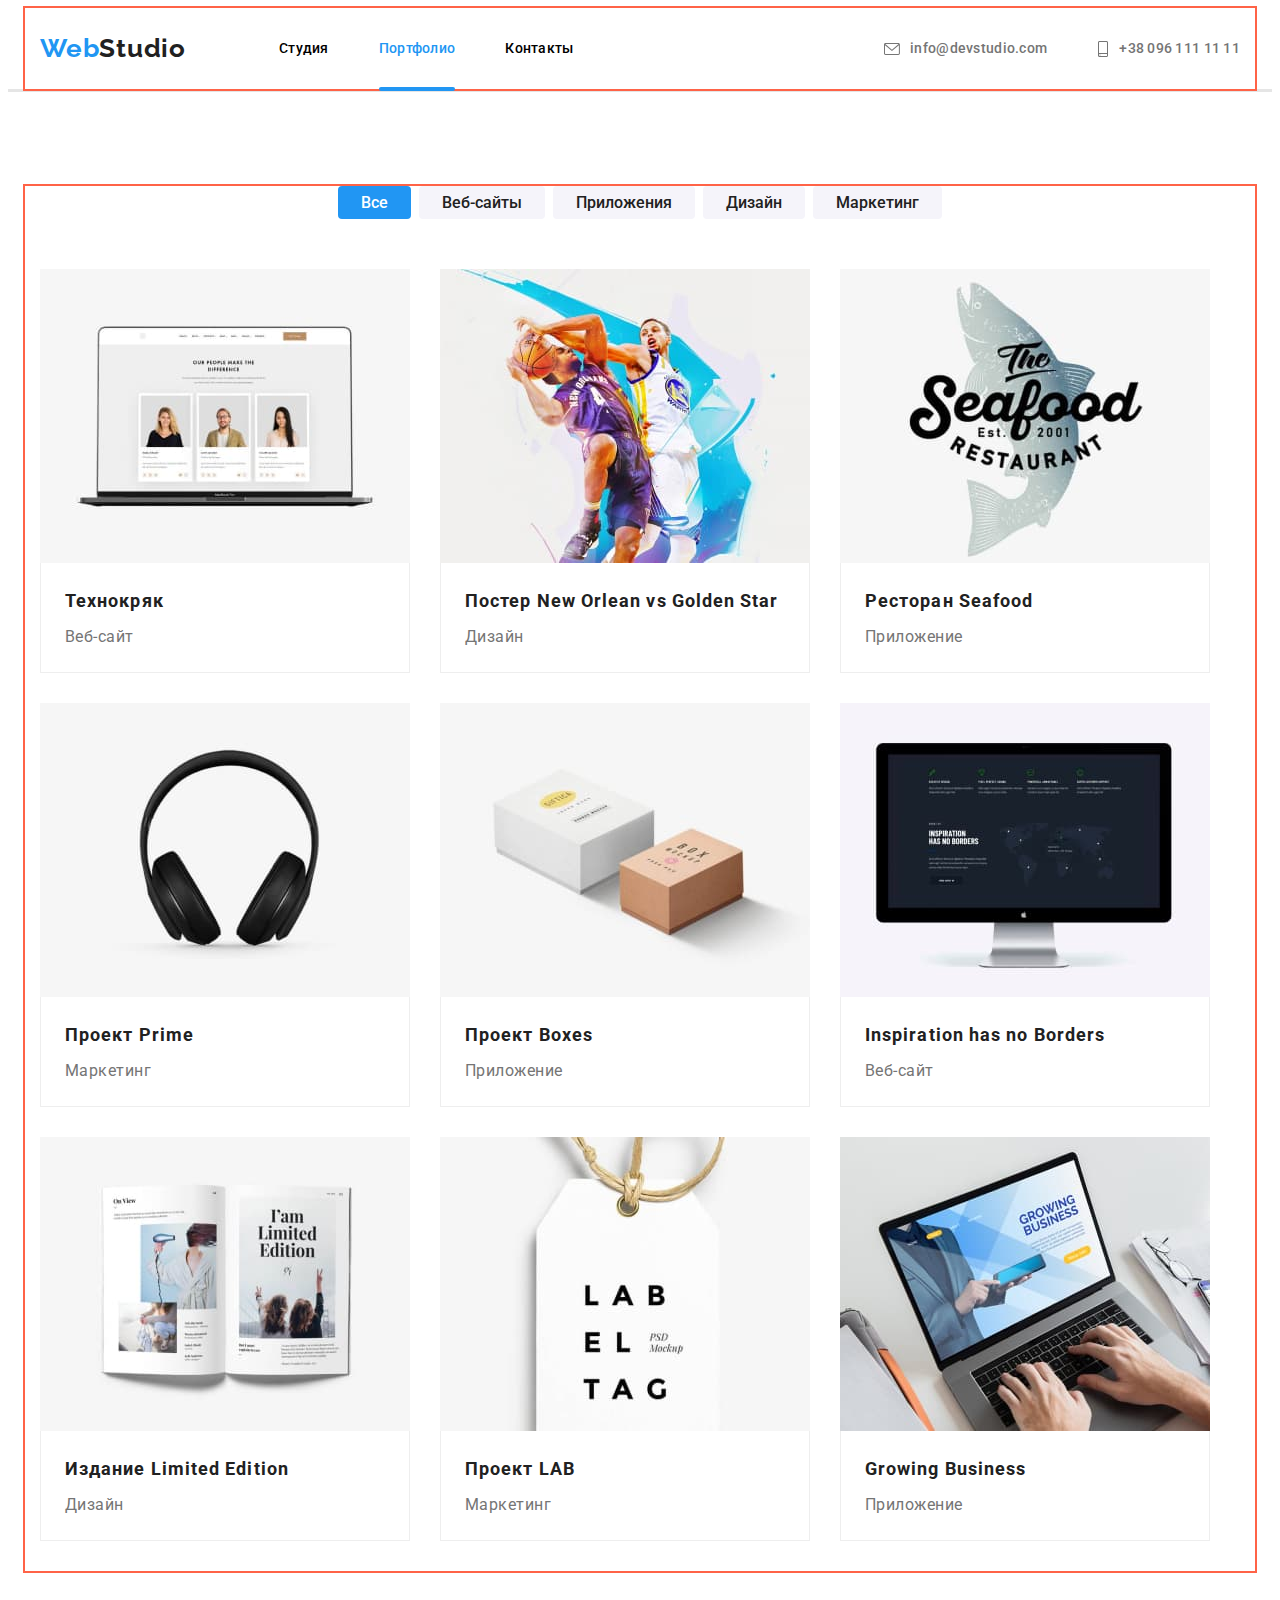
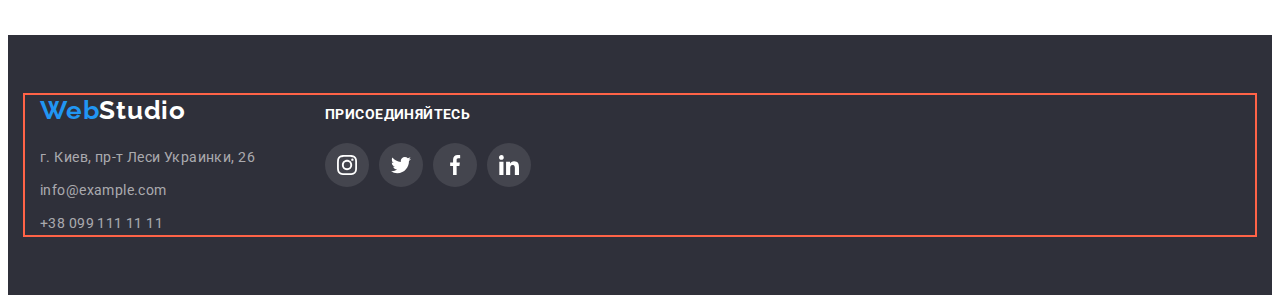
==== commit bd0f6943: "Update portfolio.html" ====
--- a/portfolio.html
+++ b/portfolio.html
@@ -48,7 +48,7 @@
     </ul>
     <ul class="services-cards">
     <li class="services-cards-item">
-        <a href="" class="services-link">
+        <a href="#" class="services-link">
             <div class="services-animation">
 <img class="services-img" src="./dz-2.img/crack.jpg" alt="сайт в ноуте" width="370">
 <div class="services-bgr">
@@ -58,10 +58,11 @@
 <div class="poster-text">
     <h2 class="services-title">Технокряк</h2>
 <p class="services-text">Веб-сайт</p>   
-</div>         
+</div>
+        </a>        
 </li>
         <li class="services-cards-item">
-        <a href="" class="services-link">
+        <a href="#" class="services-link">
             <div class="services-animation">
 <img class="services-img" src="./dz-2.img/basketball.jpg" alt="играют в баскетбол" width="370">
 <div class="services-bgr">
@@ -74,7 +75,7 @@
 </a>
         </li>
         <li class="services-cards-item">
-            <a href="" class="services-link">
+            <a href="#" class="services-link">
                 <div class="services-animation">
 <img class="services-img" src="./dz-2.img/fish.jpg" alt="рыба" width="370">
 <div class="services-bgr">
@@ -88,7 +89,7 @@
 </a>
         </li>
         <li class="services-cards-item">
-            <a href="" class="services-link">
+            <a href="#" class="services-link">
                 <div class="services-animation">
 <img class="services-img" src="./dz-2.img/headphones.jpg" alt="наушники" width="370">
 <div class="services-bgr">
@@ -102,7 +103,7 @@
 </a>
         </li>
         <li class="services-cards-item">
-            <a href="" class="services-link">
+            <a href="#" class="services-link">
                 <div class="services-animation">
 <img class="services-img" src="./dz-2.img/boxes.jpg" alt="коробки" width="370">
 <div class="services-bgr">
@@ -116,7 +117,7 @@
 </a>
         </li>
         <li class="services-cards-item">
-            <a href="" class="services-link">
+            <a href="#" class="services-link">
                 <div class="services-animation">
 <img class="services-img" src="./dz-2.img/monitor.jpg" alt="монитор" width="370">
 <div class="services-bgr">
@@ -130,7 +131,7 @@
 </a>
         </li>
         <li class="services-cards-item">
-            <a href="" class="services-link">
+            <a href="#" class="services-link">
                 <div class="services-animation">
 <img class="services-img" src="./dz-2.img/book.jpg" alt="книга" width="370">
 <div class="services-bgr">
@@ -144,7 +145,7 @@
 </a>
         </li>
         <li class="services-cards-item">
-            <a href="" class="services-link">
+            <a href="#" class="services-link">
                 <div class="services-animation">
 <img class="services-img" src="./dz-2.img/tag.jpg" alt="бирка" width="370">
 <div class="services-bgr">
@@ -158,7 +159,7 @@
 </a>
         </li>
         <li class="services-cards-item">
-            <a href="" class="services-link">
+            <a href="#" class="services-link">
                 <div class="services-animation">
 <img class="services-img" src="./dz-2.img/notebook.jpg" alt="ноутбук" width="370">
 <div class="services-bgr">
@@ -182,7 +183,7 @@
         <a class="link-logo" href="#"><span class="text-web">Web</span>Studio</a>
     <address class="footer-adress">
         <ul class="footer-list">
-            <li class="footer-item-adress connection" >г. Киев, пр-т Леси Украинки, 26</li>
+            <li class="footer-item-adress"><a class="footer-link-adress connection" href="#">г. Киев, пр-т Леси Украинки, 26</a></li>
             <li class="footer-item"><a class="footer-link-tel connection" href="mailto:info@example.com">info@example.com</a></li>
             <li class="footer-item"><a class="footer-link-mail connection" href="tel:+380991111111">+38 099 111 11 11</a></li>
         </ul>
--- a/css/styles.css
+++ b/css/styles.css
@@ -143,12 +143,10 @@
     width: 100%;
     height: 4px;
     left: 0;
-    bottom: 0;
+    bottom: -2px;
     border-radius: 2px;
     background-color: var(--brand-blue);
     display: block;
-
-    
 }
 .header-link:hover, .header-link:focus {
     color: var(--brand-blue);
@@ -176,6 +174,7 @@
 }
 .connection{
     transition: color 250ms cubic-bezier(0.4, 0, 0.2, 1);
+    
 }
 .connection:hover, .connection:focus{
     color: var(--brand-blue);
@@ -265,13 +264,15 @@
     
 }
 .backdrop.is-hidden .modal{
-    transform: translate(-50%, -50%) scale(1.7) ;
+    transform: translate(-50%, -50%) scale(1.7);
     
 }
 .modal{
     position: absolute;
     min-width: 528px;
     min-height: 581px;
+
+    padding: 15px;
 
     top: 50%;
     left: 50%;
@@ -302,6 +303,7 @@
 justify-content: center;
 align-items: center;
 cursor: pointer;
+transition: fill 250ms cubic-bezier(0.4, 0, 0.2, 1);
 }
 .modal-button:hover, .modal-button:focus{
     fill: var(--brand-blue);
@@ -468,6 +470,7 @@
 .team-svg{
     width: 20px;
     height: 20px;
+    fill: var(--brand-link-svg);
     
     
 }
@@ -477,18 +480,23 @@
     height: 44px;
     justify-content: center;
     align-items: center;
-    fill: var(--brand-link-svg);
+    
     cursor: pointer;
     border-radius: 50%;
     transition: background-color 250ms cubic-bezier(0.4, 0, 0.2, 1);
 }
+.team-svg{
+    transition: fill 250ms cubic-bezier(0.4, 0, 0.2, 1);
+}
 .team-link-svg:hover, .team-link-svg:focus{
 background-color: var(--brand-blue);
 
 fill: var(--brand-white);
 
 }
-
+.team-link-svg:hover .team-svg, .team-link-svg:focus .team-svg{
+    fill: var(--brand-white);
+}
 
 
 .team-poster{
@@ -546,24 +554,32 @@
     display: flex;
     justify-content: center;
     align-items: center;
-    fill: var(--brand-link-svg);
-    
+    
+    transition: border-color 250ms cubic-bezier(0.4, 0, 0.2, 1);
     }
     .client-item-svg{
+    
+        width: 106px;
+        height: 60px; 
+        fill: var(--brand-link-svg);
         transition: fill 250ms cubic-bezier(0.4, 0, 0.2, 1);
     }
-    
+
+
     .client-link:hover, .client-link:focus{
-        border: 1px solid var(--brand-blue);
+        
+        border-color: #2196F3;
+        
+
+    }
+    .client-link:hover .client-item-svg, .client-link:focus
+    .client-item-svg{
+        
         fill: var(--brand-blue);
-        
-        
     }
     
-.client-item-svg{
-    width: 106px;
-    height: 60px; 
-}
+    
+
 
 
 
@@ -626,7 +642,9 @@
     display: flex;
     align-items: baseline;
 }
-
+.footer-link-adress{
+    color: rgba(255, 255, 255, 0.6);
+}
 
 
 .footer-social{
@@ -660,7 +678,7 @@
     justify-content: center;
     width: 44px;
     height: 44px;
-    fill: currentColor;
+    
     background-color: rgba(255, 255, 255, 0.1);
     border-radius: 50%;
     align-items: center;
@@ -669,10 +687,12 @@
 }
 .footer-social-link:hover, .footer-social-link:focus {
     background-color: var(--brand-blue);
+    
 }
 .footer-icon{
     width: 20px;
     height: 20px;
+    fill: currentColor;
 }
 /* ПОРТФОЛИО */
 
@@ -706,7 +726,7 @@
 border: 1px solid transparent;
 padding: 4px 22px;
 
-transition: background-color 250ms cubic-bezier(0.4, 0, 0.2, 1), color 250ms cubic-bezier(0.4, 0, 0.2, 1);;
+transition: background-color 250ms cubic-bezier(0.4, 0, 0.2, 1), color 250ms cubic-bezier(0.4, 0, 0.2, 1);
 }
 .services-btn:hover, .services-btn:focus{
     color:var(--brand-white);
@@ -725,18 +745,21 @@
     flex-wrap: wrap;
     margin-right:-30px;
     margin-bottom: -30px;
-    
-    
-}
+
+    }
 .services-cards-item:hover{
     box-shadow: 0px 1px 1px rgba(0, 0, 0, 0.12), 0px 4px 4px rgba(0, 0, 0, 0.06), 1px 4px 6px rgba(0, 0, 0, 0.16);
+    
 }
 .services-link{
    display: block;
+
 }
 .services-link:hover, .services-link:focus{
     box-shadow: 0px 1px 1px rgba(0, 0, 0, 0.12), 0px 4px 4px rgba(0, 0, 0, 0.06), 1px 4px 6px rgba(0, 0, 0, 0.16);
-}
+    
+}
+
 .services-cards-item{
     margin-right:30px;
     margin-bottom: 30px;
@@ -787,8 +810,10 @@
     position: relative;
     overflow: hidden;
     
-    
-}
+}
+
+
+
 .services-bgr{
     position: absolute;
     top: 0;
@@ -796,19 +821,16 @@
     width: 100%;
     height: 100%;
     background-color: rgba(33, 150, 243, 0.9);
-    transform: translateY(100%);
-    transition: transform 250ms cubic-bezier(0.4, 0, 0.2, 1);
-;
-    
-}
-.services-animation:hover .services-bgr{
-    transform: translateY(0);
-}
-.services-animation:focus .services-bgr{
-    transform: translateY(0);
-}
-
-
+    transform: translateY(101%);
+    transition: transform 250ms cubic-bezier(0.4, 0, 0.2, 1),box-shadow 250ms cubic-bezier(0.4, 0, 0.2, 1);
+}
+
+
+.services-link:hover .services-bgr, .services-link:focus  .services-bgr{
+    transform: translate(0);
+    transform: 250ms cubic-bezier(0.4, 0, 0.2, 1),box-shadow 250ms cubic-bezier(0.4, 0, 0.2, 1);
+    
+}
 
 
 
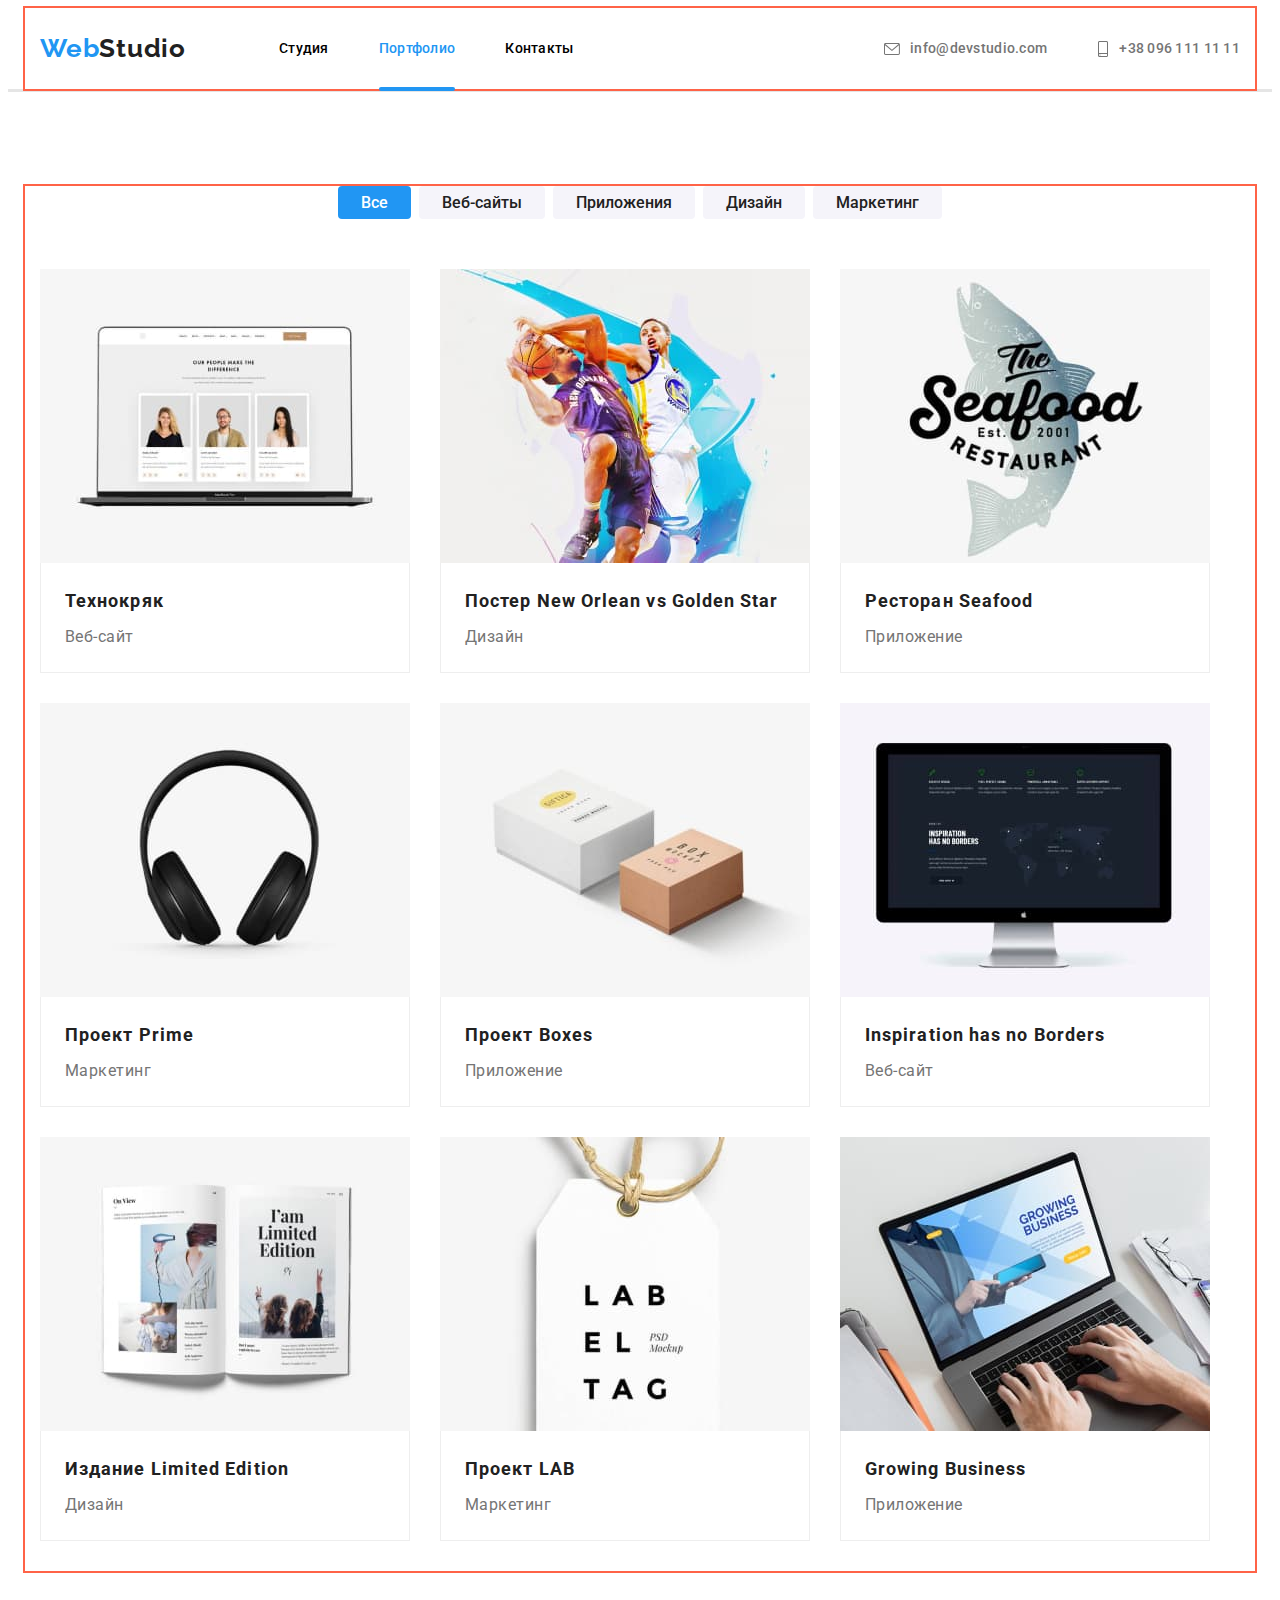
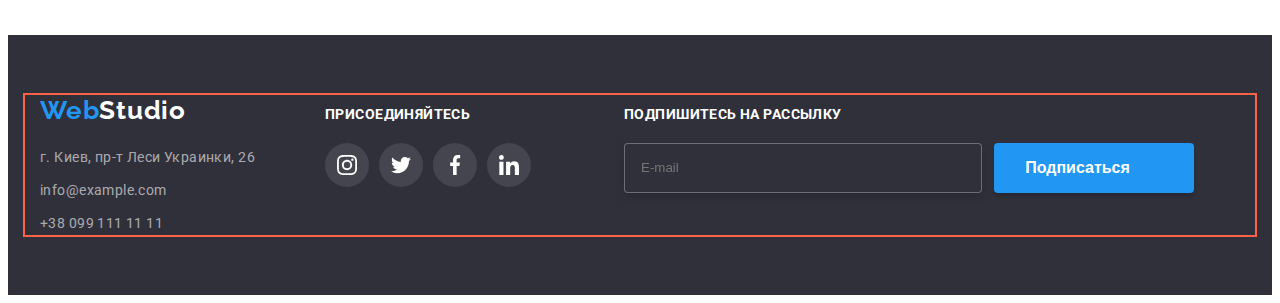
==== commit 691c7305: "Update portfolio.html" ====
--- a/portfolio.html
+++ b/portfolio.html
@@ -198,6 +198,16 @@
             <li class="footer-social-item"><a class="footer-social-link" href="https://www.linkedin.com/"><svg class="footer-icon"><use href="images/icons/symbol .svg#icon-linkedin-1"></use></svg></a></li>
         </ul>
     </div>
+    <div class="footer-input">
+        <form class="footer-form">
+            <p class="footer-text">Подпишитесь на рассылку</p>   
+            <div class="footer-subscribe cont">
+            <input class="footer-input-mail" type="email" name="email" id="email" placeholder="E-mail">
+            <label for="email"></label>
+            <button type="submit" class="footer-btn"><svg class="footer-svg" width="24" height="24"><use class="footer-svg-icon" href="images/icons/symbol .svg#icon-icon-send"></use></svg>Подписаться</button>
+            </div>
+        </form>
+    </div>
 </div>
 </footer>
 <script src="./js/modal.js"></script>
--- a/css/styles.css
+++ b/css/styles.css
@@ -694,6 +694,57 @@
     height: 20px;
     fill: currentColor;
 }
+.footer-input{
+    margin-left: 93px;
+}
+.footer-btn{
+    min-width: 200px;
+    height: 50px;
+    padding: 10px 28px 10px 29px;
+    cursor: pointer;
+    margin-left: 12px;
+
+    display: flex;
+    flex-direction: row-reverse;
+    justify-content: center;
+    align-items: center;
+
+   
+    font-weight: 700;
+    font-size: 16px;
+    line-height: 1.87;
+    background: var(--brand-blue);
+    box-shadow: 0px 4px 4px rgba(0, 0, 0, 0.15);
+    border-radius: 4px;
+    color: var(--brand-white);
+    border: 1px solid transparent;
+
+    transition: background-color 250ms cubic-bezier(0.4, 0, 0.2, 1);
+}
+.footer-btn:hover, .footer-btn:focus{
+    background-color:var(--brand-btn);
+}
+.footer-input-mail{
+    min-width: 358px;
+    height: 50px;
+    border: 1px solid rgba(255, 255, 255, 0.3);
+box-sizing: border-box;
+filter: drop-shadow(0px 4px 4px rgba(0, 0, 0, 0.15));
+border-radius: 4px;
+background: #2F303A;
+padding-top: 15px;
+padding-bottom: 15px;
+padding-left: 16px;
+}
+.footer-svg{
+    fill: currentColor;
+    margin-left: 10px;
+}
+.footer-subscribe{
+    display: flex;
+   
+}
+
 /* ПОРТФОЛИО */
 
 /* MEIN */
@@ -823,6 +874,7 @@
     background-color: rgba(33, 150, 243, 0.9);
     transform: translateY(101%);
     transition: transform 250ms cubic-bezier(0.4, 0, 0.2, 1),box-shadow 250ms cubic-bezier(0.4, 0, 0.2, 1);
+    
 }
 
 
